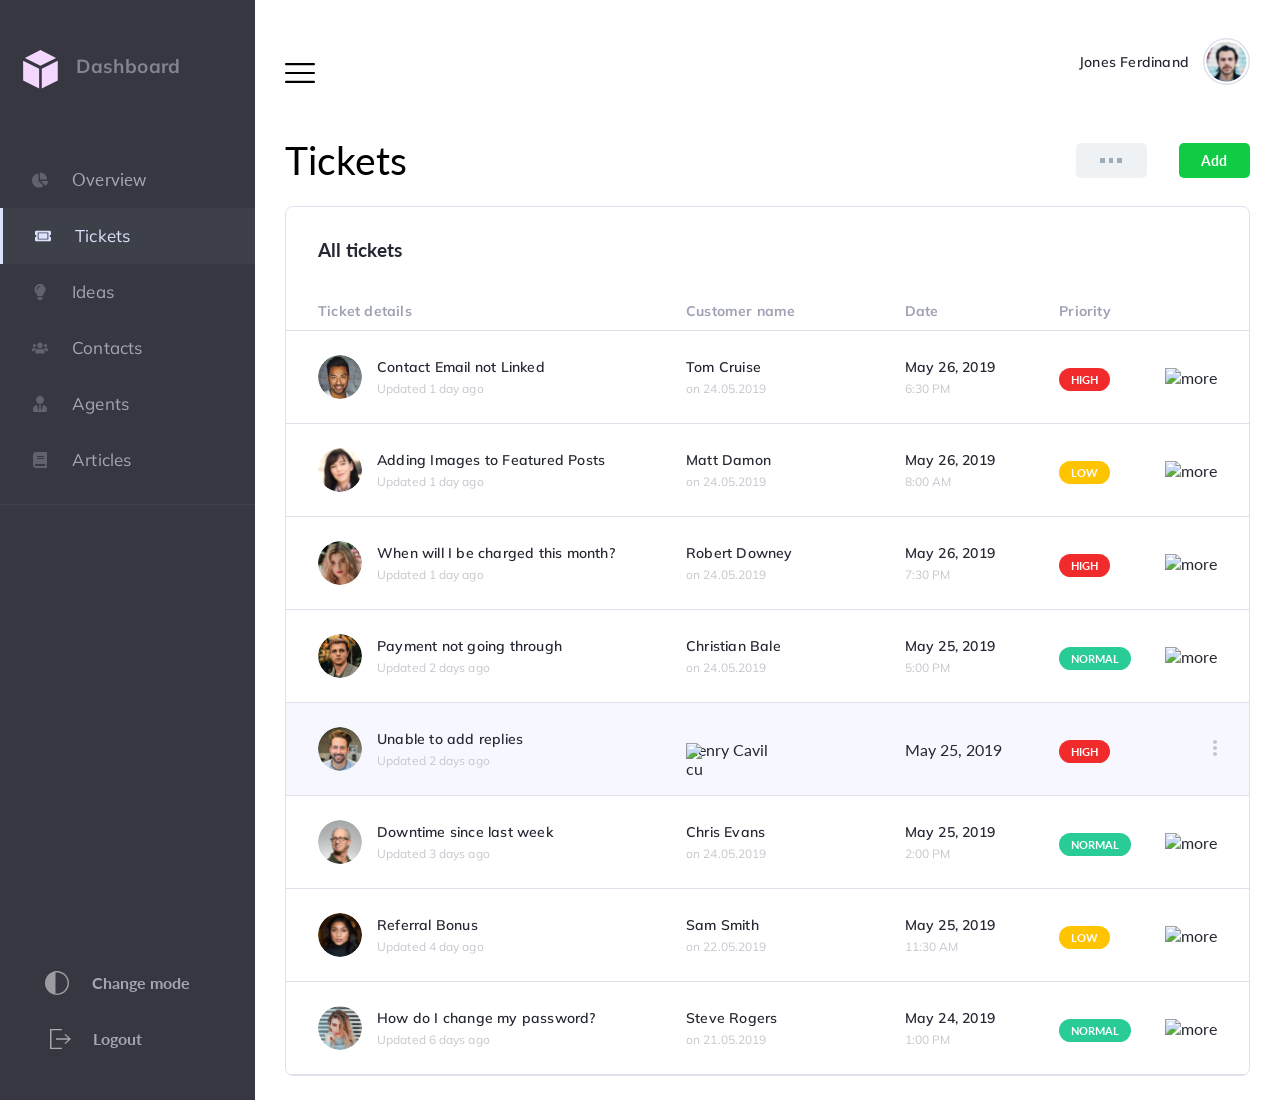
==== pages/index2.html @ bf00a4d7 "data-table" ====
<!doctype html>
<html lang="uz">
  <head>
    <meta charset="UTF-8" />
    <meta name="viewport" content="width=device-width, initial-scale=1.0" />
    <title>Dashboard - Tickets</title>
    <link rel="stylesheet" href="dashboard.css" />
    <link rel="preconnect" href="https://fonts.googleapis.com" />
    <link rel="preconnect" href="https://fonts.gstatic.com" crossorigin />
    <link
      href="https://fonts.googleapis.com/css2?family=Mulish:ital,wght@0,200..1000;1,200..1000&display=swap"
      rel="stylesheet"
    />

    <link rel="preconnect" href="https://fonts.googleapis.com" />
    <link rel="preconnect" href="https://fonts.gstatic.com" crossorigin />
    <link
      href="https://fonts.googleapis.com/css2?family=Lato:ital,wght@0,100;0,300;0,400;0,700;0,900;1,100;1,300;1,400;1,700;1,900&display=swap"
      rel="stylesheet"
    />
  </head>
  <body>
    <div class="container">

      <nav class="sidebar">
        <div class="logo">
          <img src="/images/logo.svg" alt="logo" class="logo-icon" />
          <h1>Dashboard</h1>
        </div>
        <nav>
          <ul>
             <li class="active-btn">
            <a href="/pages/index.html">
              <img
                src="/images/icon1/icon1/sidebar/sidebar/list/icon/sidebar/inactive/1. overview.svg"
              />
              Overview
            </a>
          </li>

            <li class="active">
              <img
                src="/images/icon2/sidebar/sidebar/list/icon/sidebar/active/2. tickets.svg"
                class="menu-icon"
              />
              Tickets
            </li>

            <li>
              <img
                src="/images/icon3/sidebar/sidebar/list/icon/sidebar/inactive/3. ideas.svg"
                class="menu-icon"
              />
              Ideas
            </li>

            <li>
              <img
                src="/images/icon4/sidebar/sidebar/list/icon/sidebar/inactive/4. contacts.svg"
                class="menu-icon"
              />
              Contacts
            </li>

            <li>
              <img
                src="/images/icon5/sidebar/sidebar/list/icon/sidebar/inactive/5. agents.svg"
                class="menu-icon"
              />
              Agents
            </li>

            <li>
              <img
                src="/images/icon6/sidebar/sidebar/list/icon/sidebar/inactive/6. articles.svg"
                class="menu-icon"
              />
              Articles
            </li>
          </ul>
        </nav>

        <div class="sidebar-footer">
          <li>
            <img src="/images/icon7/sidebar/icon-7.svg" class="menu-icon" />
            Change mode
          </li>
          <li>
            <img src="/images/icon8/sidebar/icon-8.svg" class="menu-icon" />
            Logout
          </li>
        </div>
      </nav>

     
      <main class="main-content">
        <header>
          <div class="menu-vector">
            <img src="/images/menu-icon/header/vector.svg" alt="menu-icon" />
          </div>
          <div class="user-info">
            Jones Ferdinand
            <img src="/images/profile-avatar1/header/photo.svg" alt="User" />
          </div>
        </header>

        <div class="section-header">
          <h1>Tickets</h1>
          <div class="actions">
            <button class="menu-dots">
              <span class="dots"></span>
              <span class="dots"></span>
              <span class="dots"></span>
            </button>
            <button class="add-btn">Add</button>
          </div>
        </div>

        <section class="tickets-card">
          <div class="card-header">
            <h3>All tickets</h3>
          </div>
          <table>
            <thead>
              <tr>
                <th>Ticket details</th>
                <th>Customer name</th>
                <th>Date</th>
                <th>Priority</th>
                <th></th>
              </tr>
            </thead>

            <tbody>
              <tr>
                <td>
                  <div class="ticket-info">
                    <img
                      src="/images/avatar1/table/ticket/avatar/man/5.svg"
                      class="avatar"
                    />
                    <div>
                      <p class="title">Contact Email not Linked</p>
                      <p class="subtitle">Updated 1 day ago</p>
                    </div>
                  </div>
                </td>
                <td>
                  <div class="name">Tom Cruise</div>
                  <div class="on-date">on 24.05.2019</div>
                </td>
                <td>
                  <div class="date">May 26, 2019</div>
                  <div class="time">6:30 PM</div>
                </td>
                <td><span class="badge high">HIGH</span></td>
                <td class="options">
                  <img
                    src="/images/more-icon/table/ticket/icon/Vector.svg"
                    alt="more"
                  />
                </td>
              </tr>

              
              <tr>
                <td>
                  <div class="ticket-info">
                    <img
                      src="/images/avatar2/table/ticket/avatar/woman/5.svg"
                      class="avatar"
                    />
                    <div>
                      <p class="title">Adding Images to Featured Posts</p>
                      <p class="subtitle">Updated 1 day ago</p>
                    </div>
                  </div>
                </td>
                <td>
                  <div class="name">Matt Damon</div>
                  <div class="on-date">on 24.05.2019</div>
                </td>
                <td>
                  <div class="date">May 26, 2019</div>
                  <div class="time">8:00 AM</div>
                </td>
                <td><span class="badge low">LOW</span></td>
                <td class="options">
                  <img
                    src="/images/more-icon/table/ticket/icon/Vector.svg"
                    alt="more"
                  />
                </td>
              </tr>

              
              <tr>
                <td>
                  <div class="ticket-info">
                    <img
                      src="/images/avatar3/table/ticket/avatar/woman/3.svg"
                      class="avatar"
                    />
                    <div>
                      <p class="title">When will I be charged this month?</p>
                      <p class="subtitle">Updated 1 day ago</p>
                    </div>
                  </div>
                </td>
                <td>
                  <div class="name">Robert Downey</div>
                  <div class="on-date">on 24.05.2019</div>
                </td>
                <td>
                  <div class="date">May 26, 2019</div>
                  <div class="time">7:30 PM</div>
                </td>
                <td><span class="badge high">HIGH</span></td>
                <td class="options">
                  <img
                    src="/images/more-icon/table/ticket/icon/Vector.svg"
                    alt="more"
                  />
                </td>
              </tr>

              
              <tr>
                <td>
                  <div class="ticket-info">
                    <img
                      src="/images/avatar4/table/ticket/avatar/man/7.svg"
                      class="avatar"
                    />
                    <div>
                      <p class="title">Payment not going through</p>
                      <p class="subtitle">Updated 2 days ago</p>
                    </div>
                  </div>
                </td>
                <td>
                  <div class="name">Christian Bale</div>
                  <div class="on-date">on 24.05.2019</div>
                </td>
                <td>
                  <div class="date">May 25, 2019</div>
                  <div class="time">5:00 PM</div>
                </td>
                <td><span class="badge normal">NORMAL</span></td>
                <td class="options">
                  <img
                    src="/images/more-icon/table/ticket/icon/Vector.svg"
                    alt="more"
                  />
                </td>
              </tr>

              
              <tr class="highlight-row">
                <td class="relative-cell">
                  <div class="ticket-info">
                    <img
                      src="/images/avatar5/table/ticket/avatar/man/6.svg"
                      class="avatar"
                    />
                    <div>
                      <p class="title">Unable to add replies</p>
                      <p class="subtitle">Updated 2 days ago</p>
                    </div>
                  </div>

                  
                  <img
                    src="/images/cursor/cursor/table/ticket/icon/cursor/group.svg"
                    class="floating-cursor"
                    alt="cursor"
                  />
                </td>

                
                <td>Henry Cavil</td>
                <td>May 25, 2019</td>
                <td><span class="badge high">HIGH</span></td>
                <td class="options">
                  <img src="/images/more-icon/table/ticket/icon/vector.svg" />
                </td>
              </tr>

              
              <tr>
                <td>
                  <div class="ticket-info">
                    <img
                      src="/images/avatar6/table/ticket/avatar/man/4.svg"
                      class="avatar"
                    />
                    <div>
                      <p class="title">Downtime since last week</p>
                      <p class="subtitle">Updated 3 days ago</p>
                    </div>
                  </div>
                </td>
                <td>
                  <div class="name">Chris Evans</div>
                  <div class="on-date">on 24.05.2019</div>
                </td>
                <td>
                  <div class="date">May 25, 2019</div>
                  <div class="time">2:00 PM</div>
                </td>
                <td><span class="badge normal">NORMAL</span></td>
                <td class="options">
                  <img
                    src="/images/more-icon/table/ticket/icon/Vector.svg"
                    alt="more"
                  />
                </td>
              </tr>

              <tr>
                <td>
                  <div class="ticket-info">
                    <img
                      src="/images/avatar7/table/ticket/avatar/woman/6.svg"
                      class="avatar"
                    />
                    <div>
                      <p class="title">Referral Bonus</p>
                      <p class="subtitle">Updated 4 day ago</p>
                    </div>
                  </div>
                </td>
                <td>
                  <div class="name">Sam Smith</div>
                  <div class="on-date">on 22.05.2019</div>
                </td>
                <td>
                  <div class="date">May 25, 2019</div>
                  <div class="time">11:30 AM</div>
                </td>
                <td><span class="badge low">LOW</span></td>
                <td class="options">
                  <img
                    src="/images/more-icon/table/ticket/icon/Vector.svg"
                    alt="more"
                  />
                </td>
              </tr>

              <tr>
                <td>
                  <div class="ticket-info">
                    <img
                      src="/images/avatar8/table/ticket/avatar/woman/7.svg"
                      class="avatar"
                    />
                    <div>
                      <p class="title">How do I change my password?</p>
                      <p class="subtitle">Updated 6 days ago</p>
                    </div>
                  </div>
                </td>
                <td>
                  <div class="name">Steve Rogers</div>
                  <div class="on-date">on 21.05.2019</div>
                </td>
                <td>
                  <div class="date">May 24, 2019</div>
                  <div class="time">1:00 PM</div>
                </td>
                <td><span class="badge normal">NORMAL</span></td>
                <td class="options">
                  <img
                    src="/images/more-icon/table/ticket/icon/Vector.svg"
                    alt="more"
                  />
                </td>
              </tr>
            </tbody>
          </table>
        </section>
      </main>
    </div>
  </body>
</html>
---- pages/dashboard.css ----
* {
  margin: 0;
  padding: 0;
  box-sizing: border-box;
  font-family: "Mulish", sans-serif;
  font-family: "Lato", sans-serif;
}


body {
  background-color: white;
  color: #252733;
}


.container {
  display: flex;
  min-height: 100vh;
}


.sidebar {
  width: 255px;
  height: 1100px;
  background-color: #363740;
  color: #a4a6b3;
  padding: 20px 0;
}


.sidebar .logo {
  display: flex;
  align-items: center;
  text-align: center;
  gap: 18.08px;
  font-size: 20px;
  font-weight: bold;
  margin-top: 30px;
}


.logo-icon {
  width: 34.92px;
  height: 38.59px;
  margin-left: 23px;
  position: relative;
  top: 0;
}


.sidebar h1 {
  width: 105px;
  height: 24px;
  font-family: "Mulish", sans-serif;
  color: #82848f;
  font-weight: 700;
  font-size: 19px;
  line-height: 100%;
  letter-spacing: 0.4px;
}


.sidebar ul {
  margin-top: 63px;
  padding: 0;
  list-style: none;
  border-bottom: 1px solid #40414a;
  padding-bottom: 16px;
}


.sidebar ul li {
  display: flex;
  align-items: center;
  width: 255px;
  height: 56px;
  gap: 24px;
  padding-left: 32px;
  font-family: "Mulish", sans-serif;
  font-weight: 400;
  font-size: 17px;
  line-height: 100%;
  letter-spacing: 0.2px;

  margin: 0;
  box-sizing: border-box;
  cursor: pointer;
  transition: 0s;
}


.sidebar li.active {
  background-color: #3e4049;
  color: #dde2ff;
  border-left: 3px solid #dde2ff;
}


.sidebar li:hover {
  background-color: #3e4049;
}


.sidebar i {
  margin-right: 15px;
}

.sidebar a {
  display: flex;
  align-items: center;
  gap: 24px;
  text-decoration: none;
  color: inherit;
  width: 100%;
  height: 100%;
}

.sidebar-footer {
  margin-top: 420px;
  padding: 30px;
}


.sidebar-footer li {
  display: flex;
  align-items: center;
  gap: 18px;
  height: 56px;
  padding-left: 20px;

  font-family: "Lato", sans-serif;
  color: #a4a6b3;
  font-weight: 700;
  font-size: 16px;
  line-height: 100%;
  letter-spacing: 0%;

  box-sizing: border-box;
  list-style: none;
}


.sidebar-footer li:first-child .menu-icon {
  transform: translateX(-5px);
}


.sidebar-footer li:nth-child(2) {
  gap: 22px;
}


.main-content {
  flex: 1;
  padding: 30px;
}


header {
  display: flex;
  justify-content: space-between;
  align-items: center;
  margin-bottom: 30px;
}


.menu-vector {
  width: 30px;
  height: 20px;
  color: #000000;
  margin-top: 30px;
  margin-right: auto;
}


.user-info {
  display: flex;
  align-items: center;
  gap: 14px;

  font-family: "Mulish", sans-serif;
  color: #252733;
  font-weight: 600;
  font-style: SemiBold;
  font-size: 14px;
  line-height: 20px;
  letter-spacing: 0.2px;
  text-align: right;
  margin-top: 8px;
}


.section-header {
  display: flex;
  align-items: center;
  margin-top: 56px;
  margin-bottom: 25.66px;
}


.actions {
  margin-left: auto; 
  display: flex;
  align-items: center;
  gap: 32.21px;
}


.section-header h1 {
  font-family: "Lato", sans-serif;
  color: #000000;
  font-weight: 400;
  font-size: 39px;
  line-height: 100%;
  letter-spacing: 0%;
}


.menu-dots {
  width: 71.09px;
  height: 35.5px;
  font-weight: 900;

  display: flex;
  align-items: center;
  justify-content: center;

  gap: 4px;
  background-color: #eef2f5;
  border-radius: 5px;
  border: none;
  cursor: pointer;
}


.dots {
  width: 4.5px;
  height: 4.9px;
  background-color: #9dadb9;
  border-radius: 0;
  display: block;
}


.add-btn {
  font-family: "Lato", sans-serif;
  font-weight: 700;
  font-size: 14px;
  line-height: 100%;
  letter-spacing: 0%;
  text-align: center;

  width: 71.09px;
  height: 35.5px;
  background-color: #10cc45;
  color: #ffffff;
  border: none;
  padding: 8.25px 10.25px;
  border-radius: 5px;
  cursor: pointer;
}


.tickets-card {
  background: white;
  border: 1px solid #dfe0eb;
  border-radius: 8px;
  overflow: hidden;
}


.card-header {
  padding: 32px 0 0 32px;
  display: flex;
  justify-content: space-between;
}


table {
  width: 100%;
  border-collapse: collapse;
  margin: 0;
  overflow: hidden;
}


th {
  text-align: left;
  font-family: "Mulish", sans-serif;
  color: #9fa2b4;
  font-weight: 700;
  font-style: Bold;
  font-size: 14px;
  line-height: 100%;
  letter-spacing: 0.2px;
  border-bottom: 2px solid #dfe0eb;
}


th, td {
  padding: 24px 0;
  border-bottom: 1px solid #dfe0eb;
  vertical-align: middle;
}


th:first-child, 
td:first-child {
  padding-left: 32px;
}


th:last-child, 
td:last-child {
  padding-right: 32px;
  text-align: right;
}


.highlight-row td {
  background-color: #f7f8ff; 
  border-bottom: 1px solid #dfe0eb; 
}


thead th {
  height: 70px;
  vertical-align: bottom;
  padding-bottom: 12px;
}


.relative-cell {
  position: relative; 
}


.floating-cursor {
  position: absolute;
  width: 18px;
  left:  400px;
  top: 40px;
  z-index: 100;
  pointer-events: none;
}


.ticket-info {
  display: flex;
  align-items: center;
}


.avatar {
  border-radius: 50%;
  margin-right: 15px;
}


.title {
  font-family: "Mulish", sans-serif;
  color: #252733;
  font-weight: 600;
  font-style: SemiBold;
  font-size: 14px;
  line-height: 20px;
  letter-spacing: 0.2px;
}


.name {
  font-family: "Mulish", sans-serif;
  color: #252733;
  font-weight: 600;
  font-style: SemiBold;
  font-size: 14px;
  line-height: 20px;
  letter-spacing: 0.2px;
}


.on-date {
  font-family: "Mulish", sans-serif;
  color: #c5c7cd;
  font-weight: 400;
  font-style: Regular;
  font-size: 12px;
  line-height: 16px;
  letter-spacing: 0.1px;
  margin-top: 4px;
}


.date {
  font-family: "Mulish", sans-serif;
  color: #252733;
  font-weight: 600;
  font-style: SemiBold;
  font-size: 14px;
  line-height: 20px;
  letter-spacing: 0.2px;
}


.subtitle {
  font-family: "Mulish", sans-serif;
  color: #c5c7cd;
  font-weight: 400;
  font-style: Regular;
  font-size: 12px;
  line-height: 16px;
  letter-spacing: 0.1px;
  margin-top: 4px;
}


.time {
  font-family: "Mulish", sans-serif;
  color: #c5c7cd;
  font-weight: 400;
  font-style: Regular;
  font-size: 12px;
  line-height: 16px;
  letter-spacing: 0.1px;
  margin-top: 4px;
}


th:nth-child(2),
td:nth-child(2) {
  padding-right: 70px;
}


th:nth-child(3),
td:nth-child(3) {
  padding-right: 30px;
}


.badge {
  padding: 5px 12px;
  border-radius: 100px;
  color: white;
  font-size: 11px;
  font-weight: bold;
}

.high {
  background-color: #F12B2C;
}
.low {
  background-color: #FEC400;
}
.normal {
  background-color: #29CC97;
}
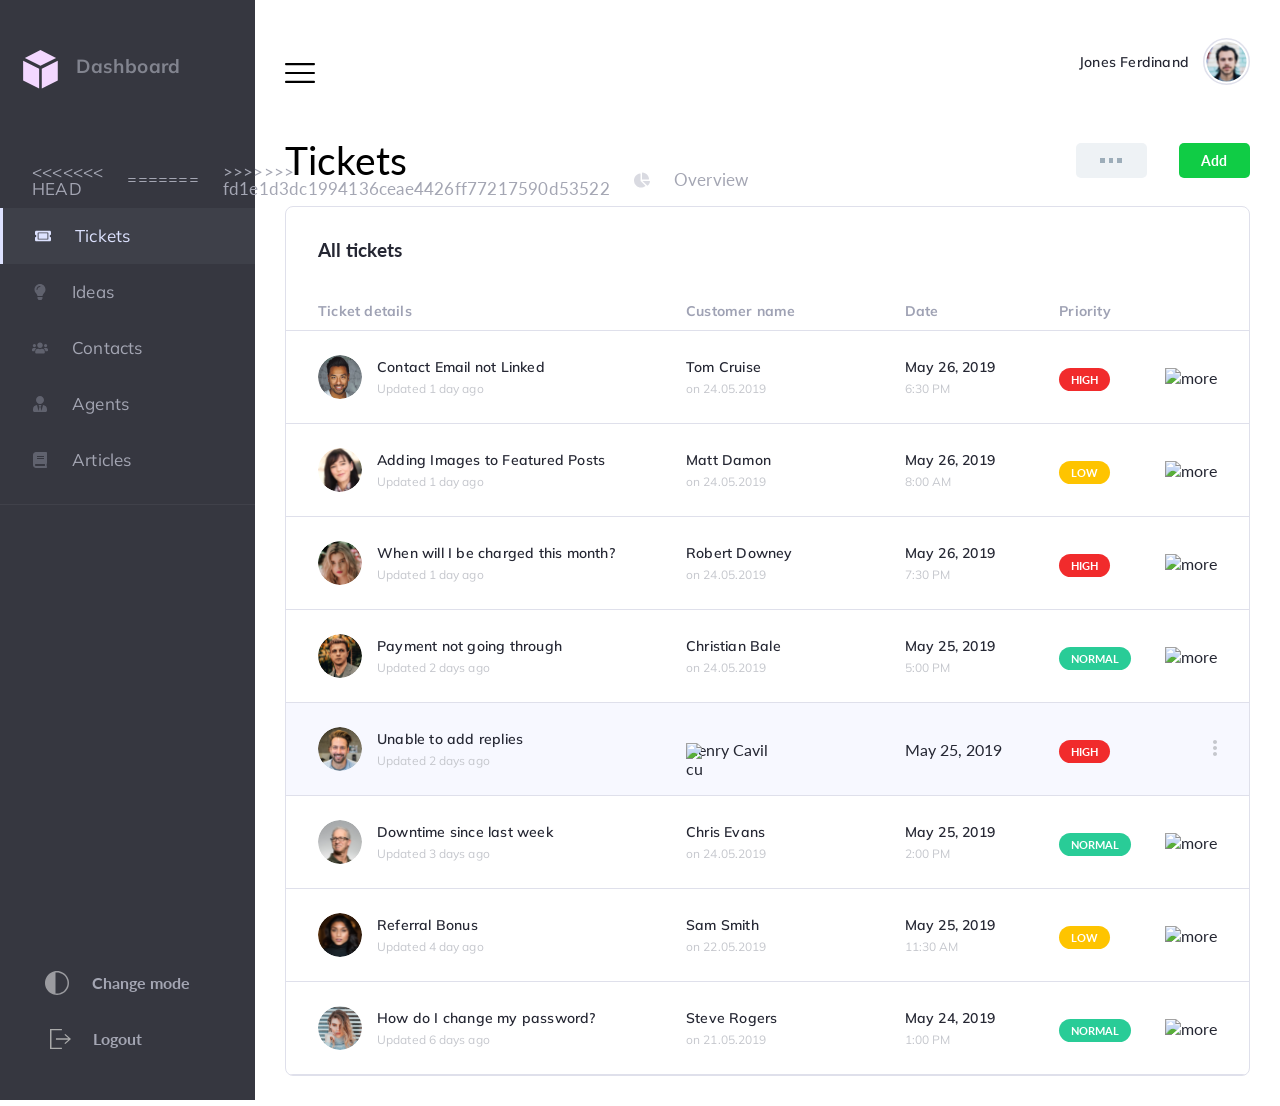
==== commit dc425dc6: "commit" ====
--- a/pages/index2.html
+++ b/pages/index2.html
@@ -4,7 +4,7 @@
     <meta charset="UTF-8" />
     <meta name="viewport" content="width=device-width, initial-scale=1.0" />
     <title>Dashboard - Tickets</title>
-    <link rel="stylesheet" href="dashboard.css" />
+    <link rel="stylesheet" href="/css/dashboard.css" />
     <link rel="preconnect" href="https://fonts.googleapis.com" />
     <link rel="preconnect" href="https://fonts.gstatic.com" crossorigin />
     <link
@@ -30,7 +30,11 @@
         <nav>
           <ul>
              <li class="active-btn">
-            <a href="/pages/index.html">
+<<<<<<< HEAD
+            <a href="../index.html">
+=======
+            <a href="index.html">
+>>>>>>> fd1e1d3dc1994136ceae4426ff77217590d53522
               <img
                 src="/images/icon1/icon1/sidebar/sidebar/list/icon/sidebar/inactive/1. overview.svg"
               />
--- a/css/dashboard.css
+++ b/css/dashboard.css
@@ -0,0 +1,457 @@
+* {
+  margin: 0;
+  padding: 0;
+  box-sizing: border-box;
+  font-family: "Mulish", sans-serif;
+  font-family: "Lato", sans-serif;
+}
+
+
+body {
+  background-color: white;
+  color: #252733;
+}
+
+
+.container {
+  display: flex;
+  min-height: 100vh;
+}
+
+
+.sidebar {
+  width: 255px;
+  height: 1100px;
+  background-color: #363740;
+  color: #a4a6b3;
+  padding: 20px 0;
+}
+
+
+.sidebar .logo {
+  display: flex;
+  align-items: center;
+  text-align: center;
+  gap: 18.08px;
+  font-size: 20px;
+  font-weight: bold;
+  margin-top: 30px;
+}
+
+
+.logo-icon {
+  width: 34.92px;
+  height: 38.59px;
+  margin-left: 23px;
+  position: relative;
+  top: 0;
+}
+
+
+.sidebar h1 {
+  width: 105px;
+  height: 24px;
+  font-family: "Mulish", sans-serif;
+  color: #82848f;
+  font-weight: 700;
+  font-size: 19px;
+  line-height: 100%;
+  letter-spacing: 0.4px;
+}
+
+
+.sidebar ul {
+  margin-top: 63px;
+  padding: 0;
+  list-style: none;
+  border-bottom: 1px solid #40414a;
+  padding-bottom: 16px;
+}
+
+
+.sidebar ul li {
+  display: flex;
+  align-items: center;
+  width: 255px;
+  height: 56px;
+  gap: 24px;
+  padding-left: 32px;
+  font-family: "Mulish", sans-serif;
+  font-weight: 400;
+  font-size: 17px;
+  line-height: 100%;
+  letter-spacing: 0.2px;
+
+  margin: 0;
+  box-sizing: border-box;
+  cursor: pointer;
+  transition: 0s;
+}
+
+
+.sidebar li.active {
+  background-color: #3e4049;
+  color: #dde2ff;
+  border-left: 3px solid #dde2ff;
+}
+
+
+.sidebar li:hover {
+  background-color: #3e4049;
+}
+
+
+.sidebar i {
+  margin-right: 15px;
+}
+
+.sidebar a {
+  display: flex;
+  align-items: center;
+  gap: 24px;
+  text-decoration: none;
+  color: inherit;
+  width: 100%;
+  height: 100%;
+}
+
+.sidebar-footer {
+  margin-top: 420px;
+  padding: 30px;
+}
+
+
+.sidebar-footer li {
+  display: flex;
+  align-items: center;
+  gap: 18px;
+  height: 56px;
+  padding-left: 20px;
+
+  font-family: "Lato", sans-serif;
+  color: #a4a6b3;
+  font-weight: 700;
+  font-size: 16px;
+  line-height: 100%;
+  letter-spacing: 0%;
+
+  box-sizing: border-box;
+  list-style: none;
+}
+
+
+.sidebar-footer li:first-child .menu-icon {
+  transform: translateX(-5px);
+}
+
+
+.sidebar-footer li:nth-child(2) {
+  gap: 22px;
+}
+
+
+.main-content {
+  flex: 1;
+  padding: 30px;
+}
+
+
+header {
+  display: flex;
+  justify-content: space-between;
+  align-items: center;
+  margin-bottom: 30px;
+}
+
+
+.menu-vector {
+  width: 30px;
+  height: 20px;
+  color: #000000;
+  margin-top: 30px;
+  margin-right: auto;
+}
+
+
+.user-info {
+  display: flex;
+  align-items: center;
+  gap: 14px;
+
+  font-family: "Mulish", sans-serif;
+  color: #252733;
+  font-weight: 600;
+  font-style: SemiBold;
+  font-size: 14px;
+  line-height: 20px;
+  letter-spacing: 0.2px;
+  text-align: right;
+  margin-top: 8px;
+}
+
+
+.section-header {
+  display: flex;
+  align-items: center;
+  margin-top: 56px;
+  margin-bottom: 25.66px;
+}
+
+
+.actions {
+  margin-left: auto; 
+  display: flex;
+  align-items: center;
+  gap: 32.21px;
+}
+
+
+.section-header h1 {
+  font-family: "Lato", sans-serif;
+  color: #000000;
+  font-weight: 400;
+  font-size: 39px;
+  line-height: 100%;
+  letter-spacing: 0%;
+}
+
+
+.menu-dots {
+  width: 71.09px;
+  height: 35.5px;
+  font-weight: 900;
+
+  display: flex;
+  align-items: center;
+  justify-content: center;
+
+  gap: 4px;
+  background-color: #eef2f5;
+  border-radius: 5px;
+  border: none;
+  cursor: pointer;
+}
+
+
+.dots {
+  width: 4.5px;
+  height: 4.9px;
+  background-color: #9dadb9;
+  border-radius: 0;
+  display: block;
+}
+
+
+.add-btn {
+  font-family: "Lato", sans-serif;
+  font-weight: 700;
+  font-size: 14px;
+  line-height: 100%;
+  letter-spacing: 0%;
+  text-align: center;
+
+  width: 71.09px;
+  height: 35.5px;
+  background-color: #10cc45;
+  color: #ffffff;
+  border: none;
+  padding: 8.25px 10.25px;
+  border-radius: 5px;
+  cursor: pointer;
+}
+
+
+.tickets-card {
+  background: white;
+  border: 1px solid #dfe0eb;
+  border-radius: 8px;
+  overflow: hidden;
+}
+
+
+.card-header {
+  padding: 32px 0 0 32px;
+  display: flex;
+  justify-content: space-between;
+}
+
+
+table {
+  width: 100%;
+  border-collapse: collapse;
+  margin: 0;
+  overflow: hidden;
+}
+
+
+th {
+  text-align: left;
+  font-family: "Mulish", sans-serif;
+  color: #9fa2b4;
+  font-weight: 700;
+  font-style: Bold;
+  font-size: 14px;
+  line-height: 100%;
+  letter-spacing: 0.2px;
+  border-bottom: 2px solid #dfe0eb;
+}
+
+
+th, td {
+  padding: 24px 0;
+  border-bottom: 1px solid #dfe0eb;
+  vertical-align: middle;
+}
+
+
+th:first-child, 
+td:first-child {
+  padding-left: 32px;
+}
+
+
+th:last-child, 
+td:last-child {
+  padding-right: 32px;
+  text-align: right;
+}
+
+
+.highlight-row td {
+  background-color: #f7f8ff; 
+  border-bottom: 1px solid #dfe0eb; 
+}
+
+
+thead th {
+  height: 70px;
+  vertical-align: bottom;
+  padding-bottom: 12px;
+}
+
+
+.relative-cell {
+  position: relative; 
+}
+
+
+.floating-cursor {
+  position: absolute;
+  width: 18px;
+  left:  400px;
+  top: 40px;
+  z-index: 100;
+  pointer-events: none;
+}
+
+
+.ticket-info {
+  display: flex;
+  align-items: center;
+}
+
+
+.avatar {
+  border-radius: 50%;
+  margin-right: 15px;
+}
+
+
+.title {
+  font-family: "Mulish", sans-serif;
+  color: #252733;
+  font-weight: 600;
+  font-style: SemiBold;
+  font-size: 14px;
+  line-height: 20px;
+  letter-spacing: 0.2px;
+}
+
+
+.name {
+  font-family: "Mulish", sans-serif;
+  color: #252733;
+  font-weight: 600;
+  font-style: SemiBold;
+  font-size: 14px;
+  line-height: 20px;
+  letter-spacing: 0.2px;
+}
+
+
+.on-date {
+  font-family: "Mulish", sans-serif;
+  color: #c5c7cd;
+  font-weight: 400;
+  font-style: Regular;
+  font-size: 12px;
+  line-height: 16px;
+  letter-spacing: 0.1px;
+  margin-top: 4px;
+}
+
+
+.date {
+  font-family: "Mulish", sans-serif;
+  color: #252733;
+  font-weight: 600;
+  font-style: SemiBold;
+  font-size: 14px;
+  line-height: 20px;
+  letter-spacing: 0.2px;
+}
+
+
+.subtitle {
+  font-family: "Mulish", sans-serif;
+  color: #c5c7cd;
+  font-weight: 400;
+  font-style: Regular;
+  font-size: 12px;
+  line-height: 16px;
+  letter-spacing: 0.1px;
+  margin-top: 4px;
+}
+
+
+.time {
+  font-family: "Mulish", sans-serif;
+  color: #c5c7cd;
+  font-weight: 400;
+  font-style: Regular;
+  font-size: 12px;
+  line-height: 16px;
+  letter-spacing: 0.1px;
+  margin-top: 4px;
+}
+
+
+th:nth-child(2),
+td:nth-child(2) {
+  padding-right: 70px;
+}
+
+
+th:nth-child(3),
+td:nth-child(3) {
+  padding-right: 30px;
+}
+
+
+.badge {
+  padding: 5px 12px;
+  border-radius: 100px;
+  color: white;
+  font-size: 11px;
+  font-weight: bold;
+}
+
+.high {
+  background-color: #F12B2C;
+}
+.low {
+  background-color: #FEC400;
+}
+.normal {
+  background-color: #29CC97;
+}
